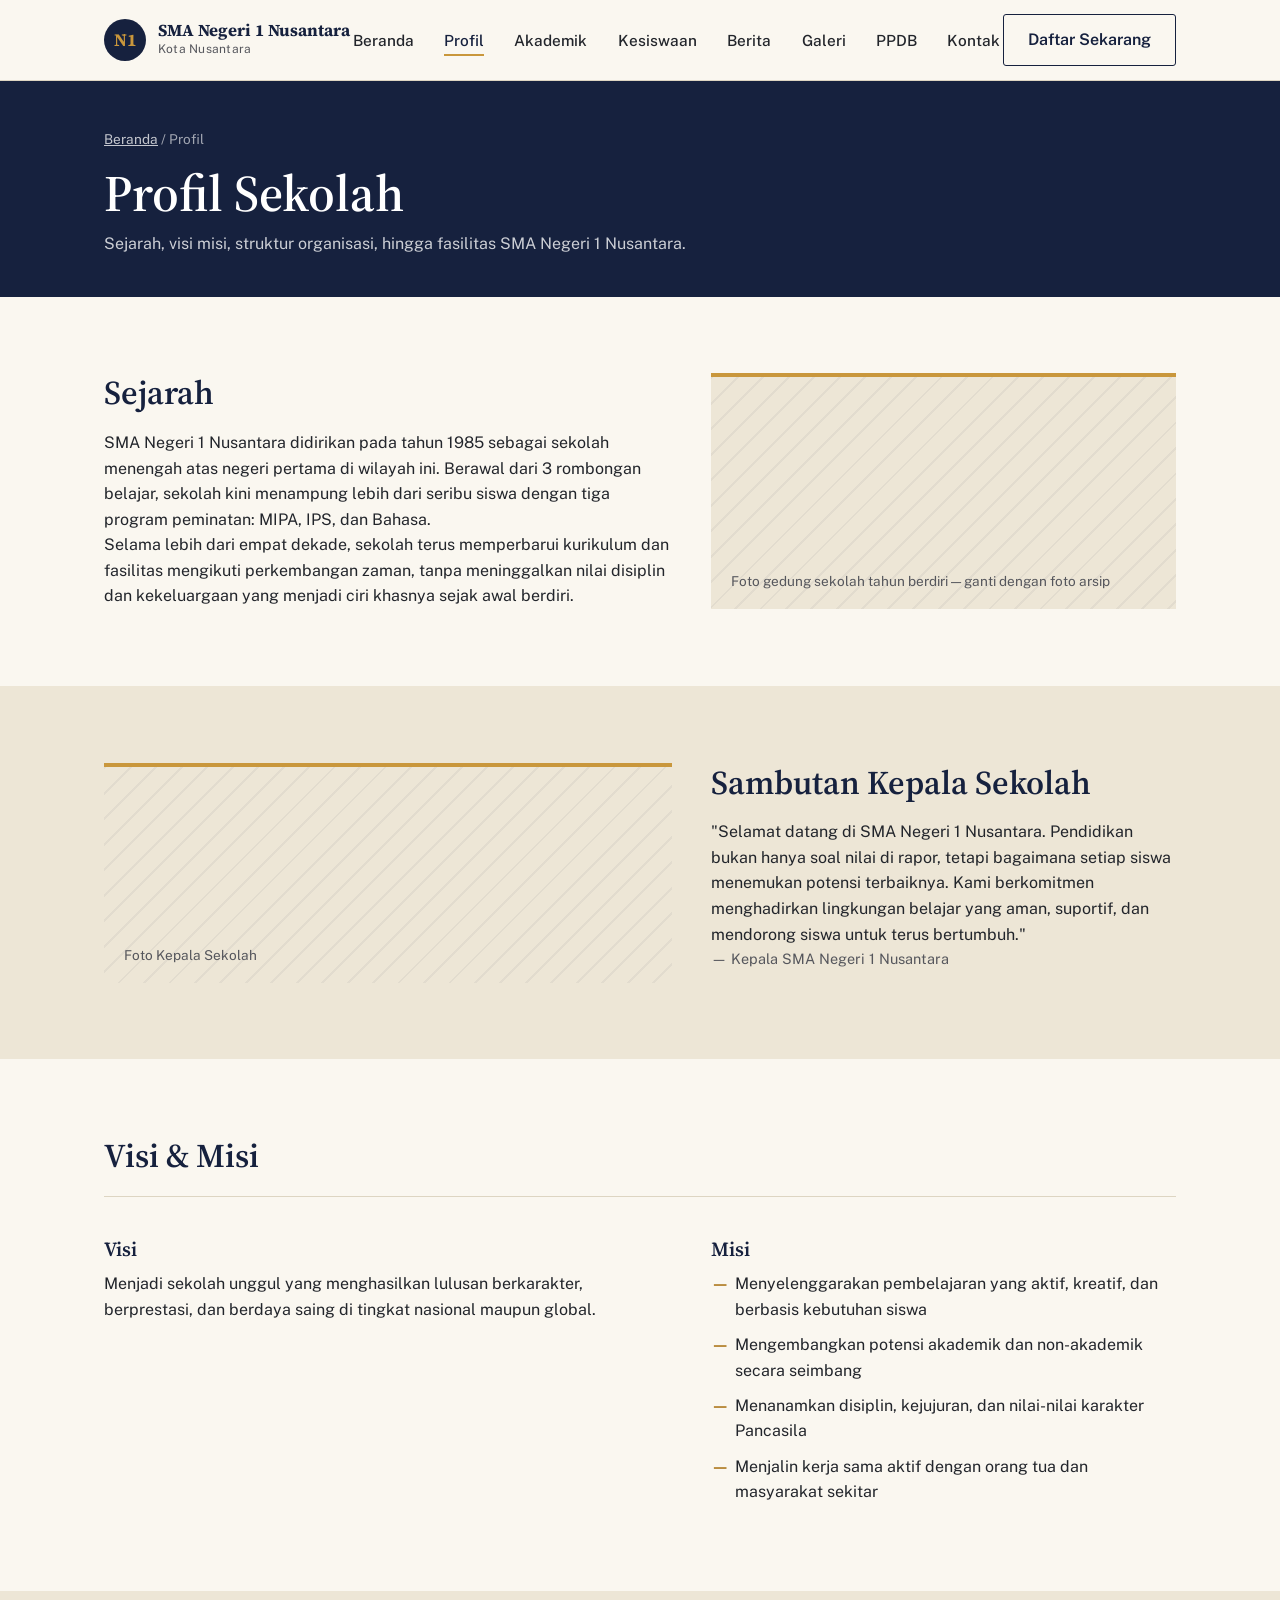
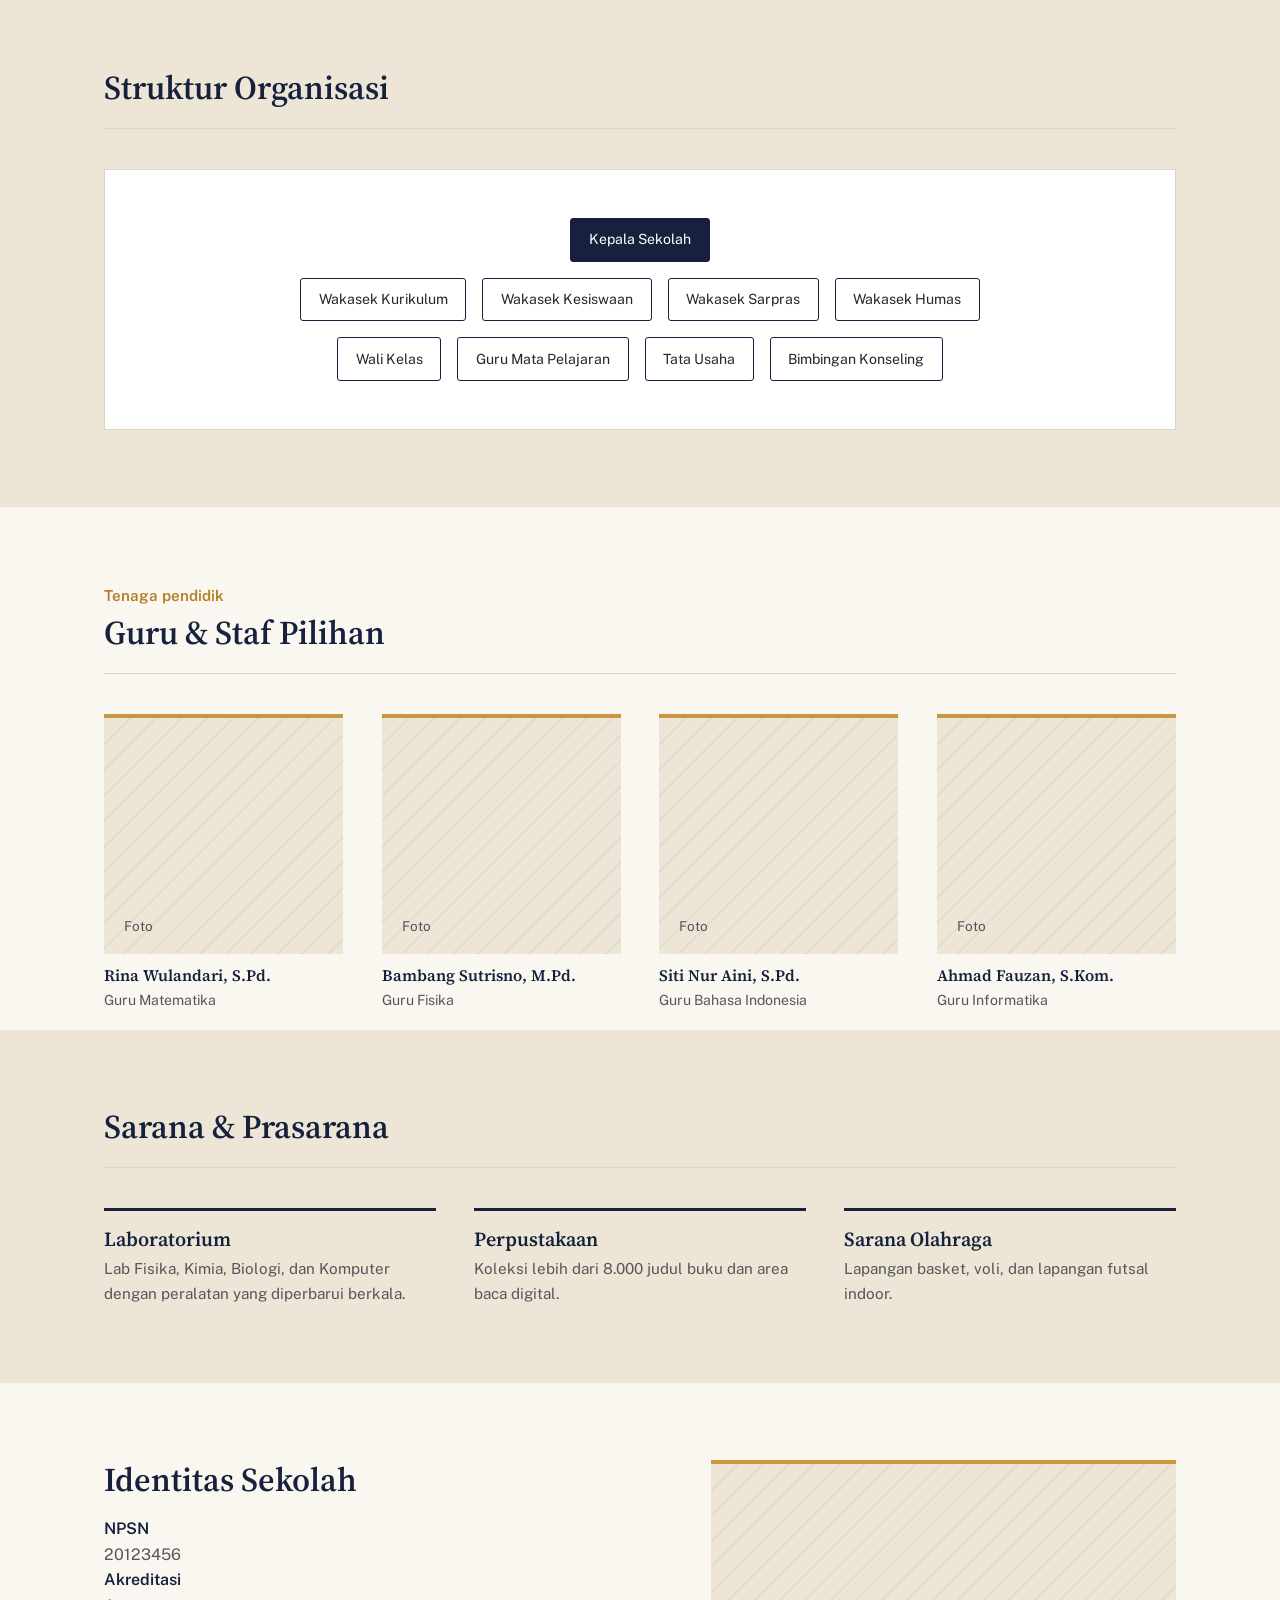
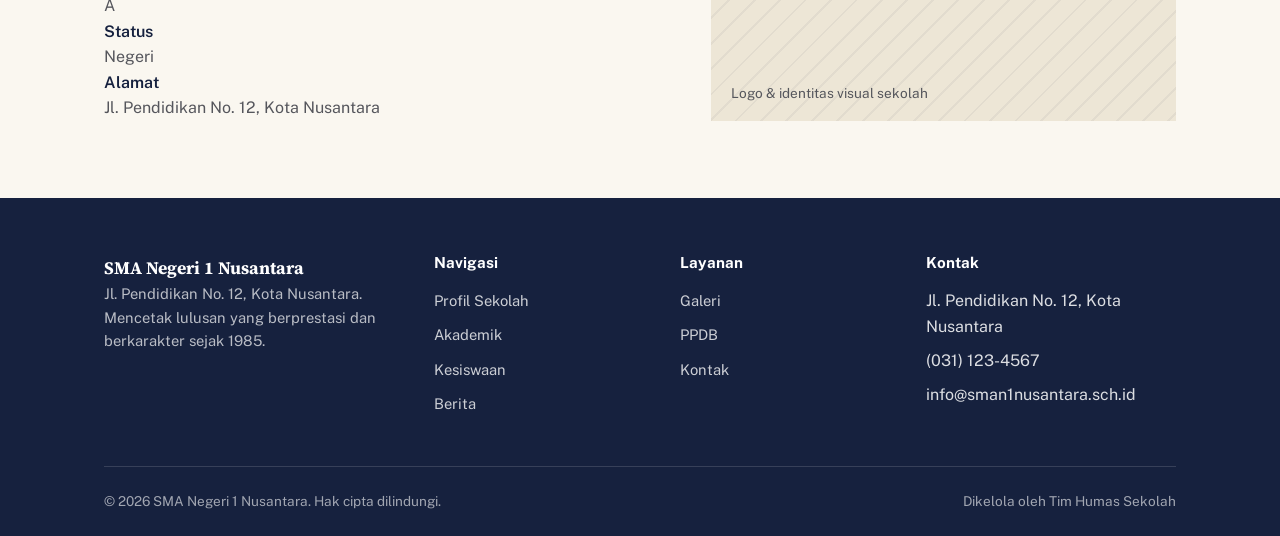
==== pages/profil.html @ 6c722ebf "update 1" ====
<!DOCTYPE html>
<html lang="id">
<head>
<meta charset="UTF-8">
<meta name="viewport" content="width=device-width, initial-scale=1.0">
<title>Profil Sekolah — SMA Negeri 1 Nusantara</title>
<link rel="stylesheet" href="../assets/css/style.css">
</head>
<body data-page="profil">

<header class="site-header">
  <div class="container">
    <a class="brand" href="../index.html">
      <span class="brand-mark">N1</span>
      <span class="brand-text">
        <strong>SMA Negeri 1 Nusantara</strong>
        <span>Kota Nusantara</span>
      </span>
    </a>

    <nav class="main-nav" aria-label="Navigasi utama">
      <ul>
        <li><a href="../index.html">Beranda</a></li>
        <li><a href="profil.html" class="is-active" aria-current="page">Profil</a></li>
        <li><a href="akademik.html">Akademik</a></li>
        <li><a href="kesiswaan.html">Kesiswaan</a></li>
        <li><a href="berita.html">Berita</a></li>
        <li><a href="galeri.html">Galeri</a></li>
        <li><a href="ppdb.html">PPDB</a></li>
        <li><a href="kontak.html">Kontak</a></li>
      </ul>
    </nav>

    <div class="nav-cta">
      <a class="btn btn--ghost" href="ppdb.html">Daftar Sekarang</a>
      <button class="nav-toggle" aria-label="Buka menu" aria-expanded="false"></button>
    </div>
  </div>
</header>

<main>

  <header class="page-header">
    <div class="container">
      <div class="breadcrumb"><a href="../index.html">Beranda</a> / Profil</div>
      <h1>Profil Sekolah</h1>
      <p>Sejarah, visi misi, struktur organisasi, hingga fasilitas SMA Negeri 1 Nusantara.</p>
    </div>
  </header>

  <section class="section">
    <div class="container two-col">
      <div>
        <h2>Sejarah</h2>
        <p>SMA Negeri 1 Nusantara didirikan pada tahun 1985 sebagai sekolah menengah atas negeri pertama di wilayah ini. Berawal dari 3 rombongan belajar, sekolah kini menampung lebih dari seribu siswa dengan tiga program peminatan: MIPA, IPS, dan Bahasa.</p>
        <p>Selama lebih dari empat dekade, sekolah terus memperbarui kurikulum dan fasilitas mengikuti perkembangan zaman, tanpa meninggalkan nilai disiplin dan kekeluargaan yang menjadi ciri khasnya sejak awal berdiri.</p>
      </div>
      <div class="img-placeholder">Foto gedung sekolah tahun berdiri — ganti dengan foto arsip</div>
    </div>
  </section>

  <section class="section section--alt">
    <div class="container two-col">
      <div class="img-placeholder">Foto Kepala Sekolah</div>
      <div>
        <h2>Sambutan Kepala Sekolah</h2>
        <p>"Selamat datang di SMA Negeri 1 Nusantara. Pendidikan bukan hanya soal nilai di rapor, tetapi bagaimana setiap siswa menemukan potensi terbaiknya. Kami berkomitmen menghadirkan lingkungan belajar yang aman, suportif, dan mendorong siswa untuk terus bertumbuh."</p>
        <p style="color:var(--ink-soft);font-size:0.9rem;">— Kepala SMA Negeri 1 Nusantara</p>
      </div>
    </div>
  </section>

  <section class="section">
    <div class="container">
      <div class="section-head"><div><h2>Visi &amp; Misi</h2></div></div>
      <div class="two-col">
        <div>
          <h3>Visi</h3>
          <p>Menjadi sekolah unggul yang menghasilkan lulusan berkarakter, berprestasi, dan berdaya saing di tingkat nasional maupun global.</p>
        </div>
        <div>
          <h3>Misi</h3>
          <ul class="list-check">
            <li>Menyelenggarakan pembelajaran yang aktif, kreatif, dan berbasis kebutuhan siswa</li>
            <li>Mengembangkan potensi akademik dan non-akademik secara seimbang</li>
            <li>Menanamkan disiplin, kejujuran, dan nilai-nilai karakter Pancasila</li>
            <li>Menjalin kerja sama aktif dengan orang tua dan masyarakat sekitar</li>
          </ul>
        </div>
      </div>
    </div>
  </section>

  <section class="section section--alt">
    <div class="container">
      <div class="section-head"><div><h2>Struktur Organisasi</h2></div></div>
      <div class="org-chart">
        <div class="org-level"><div class="org-node org-node--top">Kepala Sekolah</div></div>
        <div class="org-level">
          <div class="org-node">Wakasek Kurikulum</div>
          <div class="org-node">Wakasek Kesiswaan</div>
          <div class="org-node">Wakasek Sarpras</div>
          <div class="org-node">Wakasek Humas</div>
        </div>
        <div class="org-level">
          <div class="org-node">Wali Kelas</div>
          <div class="org-node">Guru Mata Pelajaran</div>
          <div class="org-node">Tata Usaha</div>
          <div class="org-node">Bimbingan Konseling</div>
        </div>
      </div>
    </div>
  </section>

  <section class="section">
    <div class="container">
      <div class="section-head">
        <div><span class="kicker">Tenaga pendidik</span><h2>Guru & Staf Pilihan</h2></div>
      </div>
      <div class="people-grid">
        <div class="people-card">
          <div class="img-placeholder">Foto</div>
          <h3>Rina Wulandari, S.Pd.</h3>
          <span>Guru Matematika</span>
        </div>
        <div class="people-card">
          <div class="img-placeholder">Foto</div>
          <h3>Bambang Sutrisno, M.Pd.</h3>
          <span>Guru Fisika</span>
        </div>
        <div class="people-card">
          <div class="img-placeholder">Foto</div>
          <h3>Siti Nur Aini, S.Pd.</h3>
          <span>Guru Bahasa Indonesia</span>
        </div>
        <div class="people-card">
          <div class="img-placeholder">Foto</div>
          <h3>Ahmad Fauzan, S.Kom.</h3>
          <span>Guru Informatika</span>
        </div>
      </div>
    </div>
  </section>

  <section class="section section--alt">
    <div class="container">
      <div class="section-head"><div><h2>Sarana &amp; Prasarana</h2></div></div>
      <div class="feature-grid">
        <div class="feature-item"><h3>Laboratorium</h3><p>Lab Fisika, Kimia, Biologi, dan Komputer dengan peralatan yang diperbarui berkala.</p></div>
        <div class="feature-item"><h3>Perpustakaan</h3><p>Koleksi lebih dari 8.000 judul buku dan area baca digital.</p></div>
        <div class="feature-item"><h3>Sarana Olahraga</h3><p>Lapangan basket, voli, dan lapangan futsal indoor.</p></div>
      </div>
    </div>
  </section>

  <section class="section">
    <div class="container two-col">
      <div>
        <h2>Identitas Sekolah</h2>
        <dl class="contact-info" style="max-width:none;">
          <dt>NPSN</dt><dd>20123456</dd>
          <dt>Akreditasi</dt><dd>A</dd>
          <dt>Status</dt><dd>Negeri</dd>
          <dt>Alamat</dt><dd>Jl. Pendidikan No. 12, Kota Nusantara</dd>
        </dl>
      </div>
      <div class="img-placeholder">Logo &amp; identitas visual sekolah</div>
    </div>
  </section>

</main>

<footer class="site-footer">
  <div class="container">
    <div class="footer-grid">
      <div class="footer-brand">
        <strong style="color:#fff;font-family:'Source Serif 4',serif;font-size:1.1rem;">SMA Negeri 1 Nusantara</strong>
        <p>Jl. Pendidikan No. 12, Kota Nusantara. Mencetak lulusan yang berprestasi dan berkarakter sejak 1985.</p>
      </div>
      <div>
        <h4>Navigasi</h4>
        <ul>
          <li><a href="profil.html">Profil Sekolah</a></li>
          <li><a href="akademik.html">Akademik</a></li>
          <li><a href="kesiswaan.html">Kesiswaan</a></li>
          <li><a href="berita.html">Berita</a></li>
        </ul>
      </div>
      <div>
        <h4>Layanan</h4>
        <ul>
          <li><a href="galeri.html">Galeri</a></li>
          <li><a href="ppdb.html">PPDB</a></li>
          <li><a href="kontak.html">Kontak</a></li>
        </ul>
      </div>
      <div>
        <h4>Kontak</h4>
        <ul>
          <li>Jl. Pendidikan No. 12, Kota Nusantara</li>
          <li>(031) 123-4567</li>
          <li>info@sman1nusantara.sch.id</li>
        </ul>
      </div>
    </div>
    <div class="footer-bottom">
      <span>&copy; 2026 SMA Negeri 1 Nusantara. Hak cipta dilindungi.</span>
      <span>Dikelola oleh Tim Humas Sekolah</span>
    </div>
  </div>
</footer>

<script src="../assets/js/app.js"></script>
</body>
</html>
---- assets/css/style.css ----
/* =========================================================
   SMA NEGERI 1 NUSANTARA — DESIGN SYSTEM
   Palet: navy institusional + gold prestasi + kertas krem
   Tipografi: Source Serif 4 (judul) + Public Sans (isi)
   ========================================================= */

@import url('https://fonts.googleapis.com/css2?family=Source+Serif+4:opsz,wght@8..60,400;8..60,600;8..60,700&family=Public+Sans:wght@400;500;600;700&display=swap');

:root {
  /* warna */
  --navy-900: #16213e;
  --navy-800: #1f2e52;
  --navy-700: #2c3e6b;
  --gold-500: #c9973c;
  --gold-600: #b17f28;
  --green-700: #2f5233;
  --paper: #faf7f0;
  --sand: #ede6d6;
  --ink: #22252b;
  --ink-soft: #55565c;
  --line: #ddd5c2;
  --white: #ffffff;

  /* tipografi */
  --font-head: 'Source Serif 4', Georgia, serif;
  --font-body: 'Public Sans', -apple-system, Segoe UI, sans-serif;

  /* layout */
  --maxw: 1120px;
  --radius: 3px;
  --gap: clamp(1.5rem, 3vw, 3rem);
}

* { box-sizing: border-box; 
    margin:0;
    padding: 0;
}
html { scroll-behavior: smooth; }


body {
  width: 100%;
  overflow-x: hidden;
  margin: 0;
  font-family: var(--font-body);
  color: var(--ink);
  background: var(--paper);
  line-height: 1.6;
  font-size: 16px;
}

img { max-width: 100%; display: block; }

h1, h2, h3, h4 {
  font-family: var(--font-head);
  color: var(--navy-900);
  line-height: 1.2;
  margin: 0 0 0.5em;
  font-weight: 600;
}

h1 { font-size: clamp(2.1rem, 4vw, 3.2rem); }
h2 { font-size: clamp(1.6rem, 2.6vw, 2.2rem); }
h3 { font-size: 1.25rem; }
p  { max-width: 65ch; }
a  { color: var(--navy-700); }

.section-intro p { color: var(--ink-soft); }

button, input, textarea, select { font-family: inherit; font-size: 1rem; }

:focus-visible {
  outline: 3px solid var(--gold-500);
  outline-offset: 2px;
}

.container {
  max-width: var(--maxw);
  margin: 0 auto;
  padding: 0 24px;
}

.section {
  padding: clamp(3rem, 6vw, 5.5rem) 0;
}

.section--alt {
  background: var(--sand);
}

.section-head {
  display: flex;
  align-items: flex-end;
  justify-content: space-between;
  gap: 2rem;
  margin-bottom: 2.5rem;
  border-bottom: 1px solid var(--line);
  padding-bottom: 1.25rem;
}

.section-head h2 { margin: 0; }
.section-head .kicker {
  display: block;
  font-size: 0.95rem;
  color: var(--gold-600);
  font-weight: 600;
  margin-bottom: 0.35rem;
}

/* =========================
   BUTTONS
   ========================= */
.btn {
  display: inline-flex;
  align-items: center;
  gap: 0.5rem;
  padding: 0.75rem 1.5rem;
  border-radius: var(--radius);
  border: 1px solid transparent;
  font-weight: 600;
  text-decoration: none;
  cursor: pointer;
  transition: background 0.15s ease, color 0.15s ease, border-color 0.15s ease;
}

.btn--primary {
  background: var(--gold-500);
  color: var(--navy-900);
}
.btn--primary:hover { background: var(--gold-600); }

.btn--outline {
  background: transparent;
  color: var(--white);
  border-color: rgba(255,255,255,0.55);
}
.btn--outline:hover { background: rgba(255,255,255,0.12); }

.btn--ghost {
  background: transparent;
  color: var(--navy-900);
  border-color: var(--navy-900);
}
.btn--ghost:hover { background: var(--navy-900); color: var(--white); }

/* =========================
   HEADER / NAV
   ========================= */
.site-header {
  position: sticky;
  top: 0;
  z-index: 50;
  background: var(--paper);
  border-bottom: 1px solid var(--line);
}

.site-header .container {
  display: flex;
  align-items: center;
  justify-content: space-between;
  padding-top: 0.9rem;
  padding-bottom: 0.9rem;
}

.brand {
  display: flex;
  align-items: center;
  gap: 0.75rem;
  text-decoration: none;
  color: var(--navy-900);
}

.brand-mark {
  width: 42px;
  height: 42px;
  border-radius: 50%;
  background: var(--navy-900);
  color: var(--gold-500);
  display: flex;
  align-items: center;
  justify-content: center;
  font-family: var(--font-head);
  font-weight: 700;
  font-size: 1.1rem;
  flex-shrink: 0;
}

.brand-text strong {
  display: block;
  font-family: var(--font-head);
  font-size: 1.05rem;
  line-height: 1.15;
}
.brand-text span {
  display: block;
  font-size: 0.75rem;
  color: var(--ink-soft);
  letter-spacing: 0.02em;
}

.nav-toggle {
  display: none;
  background: none;
  border: 1px solid var(--line);
  border-radius: var(--radius);
  width: 42px;
  height: 42px;
  align-items: center;
  justify-content: center;
  cursor: pointer;
}
.nav-toggle span,
.nav-toggle::before,
.nav-toggle::after {
  content: "";
  display: block;
  width: 20px;
  height: 2px;
  background: var(--navy-900);
  position: relative;
}
.nav-toggle::before { margin-bottom: 5px; }
.nav-toggle::after { margin-top: 5px; }

.main-nav ul {
  list-style: none;
  display: flex;
  gap: 1.9rem;
  margin: 0;
  padding: 0;
}

.main-nav a {
  text-decoration: none;
  color: var(--ink);
  font-weight: 500;
  font-size: 0.96rem;
  padding: 0.35rem 0;
  border-bottom: 2px solid transparent;
}

.main-nav a:hover,
.main-nav a.is-active {
  color: var(--navy-900);
  border-bottom-color: var(--gold-500);
}

.nav-cta {
  display: flex;
  align-items: center;
  gap: 1.5rem;
}

@media (max-width: 860px) {
  .nav-toggle { display: flex; }
  .main-nav {
    position: absolute;
    top: 100%;
    left: 0;
    right: 0;
    background: var(--paper);
    border-bottom: 1px solid var(--line);
    max-height: 0;
    overflow: hidden;
    transition: max-height 0.25s ease;
  }
  .main-nav.is-open { max-height: 420px; }
  .main-nav ul {
    flex-direction: column;
    gap: 0;
    padding: 0.5rem 24px 1.25rem;
  }
  .main-nav a { display: block; padding: 0.7rem 0; }
  .nav-cta .btn--primary { display: none; }
}

/* =========================
   HERO (Beranda)
   ========================= */
.hero {
  display: grid;
  grid-template-columns: 1.05fr 0.95fr;
  align-items: stretch;
  gap: 0;
  background: var(--navy-900);
}

.hero-copy {
  padding: clamp(2.5rem, 6vw, 5rem) clamp(1.5rem, 5vw, 4rem);
  color: var(--white);
  display: flex;
  flex-direction: column;
  justify-content: center;
}

.hero-copy .kicker {
  color: var(--gold-500);
  font-weight: 600;
  margin-bottom: 0.75rem;
  display: block;
}

.hero-copy h1 { color: var(--white); }

.hero-copy p {
  color: rgba(255,255,255,0.82);
  font-size: 1.08rem;
  max-width: 52ch;
}

.hero-actions {
  display: flex;
  flex-wrap: wrap;
  gap: 0.9rem;
  margin-top: 1.75rem;
}

.hero-visual {
  position: relative;
  min-height: 320px;
}

.img-placeholder {
  width: 100%;
  height: 100%;
  min-height: 320px;
  background:
    repeating-linear-gradient(135deg, rgba(255,255,255,0.06) 0 2px, transparent 2px 18px),
    var(--navy-700);
  display: flex;
  align-items: flex-end;
  padding: 1rem 1.25rem;
  color: rgba(255,255,255,0.7);
  font-size: 0.85rem;
  border-left: 4px solid var(--gold-500);
}

.section .img-placeholder {
  border-left: none;
  border-top: 4px solid var(--gold-500);
  background:
    repeating-linear-gradient(135deg, rgba(22,33,62,0.05) 0 2px, transparent 2px 18px),
    var(--sand);
  color: var(--ink-soft);
  min-height: 220px;
}

/* stats */
.stats-bar {
  background: var(--navy-800);
  border-top: 1px solid rgba(255,255,255,0.1);
}
.stats-bar .container {
  display: grid;
  grid-template-columns: repeat(4, 1fr);
  gap: 1.5rem;
  padding: 2.25rem 24px;
}
.stat-item { color: var(--white); text-align: left; }
.stat-num {
  font-family: var(--font-head);
  font-size: 2.1rem;
  color: var(--gold-500);
  display: block;
}
.stat-label { font-size: 0.88rem; color: rgba(255,255,255,0.75); }

@media (max-width: 860px) {
  .hero { grid-template-columns: 1fr; }
  .hero-visual { min-height: 220px; }
  .stats-bar .container { grid-template-columns: repeat(2, 1fr); }
}

/* =========================
   KEUNGGULAN / FEATURE LIST
   ========================= */
.feature-grid {
  display: grid;
  grid-template-columns: repeat(3, 1fr);
  gap: var(--gap);
}
.feature-item {
  border-top: 3px solid var(--navy-900);
  padding-top: 1rem;
}
.feature-item h3 { margin-bottom: 0.4rem; }
.feature-item p { color: var(--ink-soft); font-size: 0.95rem; }

@media (max-width: 760px) {
  .feature-grid { grid-template-columns: 1fr; }
}

/* =========================
   NEWS / BERITA
   ========================= */
.news-grid {
  display: grid;
  grid-template-columns: repeat(3, 1fr);
  gap: var(--gap);
}

.news-card {
  border: 1px solid var(--line);
  background: var(--white);
  display: flex;
  flex-direction: column;
}

.news-card .img-placeholder { min-height: 160px; }

.news-body { padding: 1.25rem 1.35rem 1.5rem; display: flex; flex-direction: column; flex: 1; }

.news-meta {
  display: flex;
  gap: 0.75rem;
  font-size: 0.8rem;
  color: var(--ink-soft);
  margin-bottom: 0.6rem;
  align-items: center;
}

.tag {
  background: var(--sand);
  color: var(--navy-900);
  padding: 0.15rem 0.6rem;
  border-radius: var(--radius);
  font-weight: 600;
  font-size: 0.75rem;
}

.news-body h3 { margin-bottom: 0.5rem; }
.news-excerpt { color: var(--ink-soft); font-size: 0.94rem; flex: 1; }
.news-body .read-more {
  margin-top: 1rem;
  font-weight: 600;
  font-size: 0.9rem;
  text-decoration: none;
  border-bottom: 2px solid var(--gold-500);
  align-self: flex-start;
}

.news-detail {
  display: none;
  padding: 1rem 1.35rem 1.4rem;
  border-top: 1px dashed var(--line);
  font-size: 0.94rem;
  color: var(--ink);
}
.news-card.is-open .news-detail { display: block; }
.news-card.is-open .read-more { display: none; }

.news-toolbar {
  display: flex;
  flex-wrap: wrap;
  gap: 1rem;
  justify-content: space-between;
  align-items: center;
  margin-bottom: 2rem;
}

.search-field {
  display: flex;
  align-items: center;
  border: 1px solid var(--line);
  background: var(--white);
  padding: 0.5rem 0.9rem;
  border-radius: var(--radius);
  min-width: 240px;
}
.search-field input {
  border: none;
  outline: none;
  flex: 1;
  background: transparent;
}

.filter-row {
  display: flex;
  flex-wrap: wrap;
  gap: 0.6rem;
}
.filter-chip {
  border: 1px solid var(--line);
  background: var(--white);
  padding: 0.4rem 0.95rem;
  border-radius: 999px;
  font-size: 0.88rem;
  cursor: pointer;
  color: var(--ink);
}
.filter-chip.is-active {
  background: var(--navy-900);
  color: var(--white);
  border-color: var(--navy-900);
}

.pagination {
  display: flex;
  justify-content: center;
  gap: 0.5rem;
  margin-top: 2.5rem;
}
.pagination button {
  width: 36px;
  height: 36px;
  border: 1px solid var(--line);
  background: var(--white);
  cursor: pointer;
  border-radius: var(--radius);
}
.pagination button.is-active {
  background: var(--navy-900);
  color: var(--white);
  border-color: var(--navy-900);
}

.empty-state {
  text-align: center;
  padding: 3rem 1rem;
  color: var(--ink-soft);
  border: 1px dashed var(--line);
  display: none;
}
.empty-state.is-visible { display: block; }

@media (max-width: 900px) { .news-grid { grid-template-columns: repeat(2, 1fr); } }
@media (max-width: 620px) { .news-grid { grid-template-columns: 1fr; } }

/* =========================
   GALERI
   ========================= */
.gallery-grid {
  display: grid;
  grid-template-columns: repeat(4, 1fr);
  gap: 0.9rem;
}
.gallery-item {
  border: none;
  padding: 0;
  cursor: pointer;
  aspect-ratio: 4/3;
  overflow: hidden;
  position: relative;
}
.gallery-item .img-placeholder { min-height: 0; height: 100%; }
.gallery-item figcaption {
  position: absolute;
  left: 0; right: 0; bottom: 0;
  background: linear-gradient(0deg, rgba(22,33,62,0.85), transparent);
  color: var(--white);
  font-size: 0.8rem;
  padding: 1.5rem 0.75rem 0.5rem;
}

@media (max-width: 900px) { .gallery-grid { grid-template-columns: repeat(3, 1fr); } }
@media (max-width: 620px) { .gallery-grid { grid-template-columns: repeat(2, 1fr); } }

.lightbox {
  position: fixed;
  inset: 0;
  background: rgba(22,33,62,0.92);
  display: none;
  align-items: center;
  justify-content: center;
  z-index: 100;
  padding: 2rem;
}
.lightbox.is-open { display: flex; }
.lightbox-content {
  max-width: 720px;
  width: 100%;
  color: var(--white);
}
.lightbox-content .img-placeholder { min-height: 400px; border-top-color: var(--gold-500); background: var(--navy-700); color: rgba(255,255,255,0.7); }
.lightbox-caption { margin-top: 1rem; display: flex; justify-content: space-between; align-items: center; }
.lightbox-close {
  background: none;
  border: 1px solid rgba(255,255,255,0.5);
  color: var(--white);
  width: 38px;
  height: 38px;
  border-radius: 50%;
  cursor: pointer;
}

/* =========================
   TABLES
   ========================= */
.table-wrap { overflow-x: auto; }
table {
  width: 100%;
  border-collapse: collapse;
  font-size: 0.95rem;
}
th, td {
  padding: 0.75rem 1rem;
  text-align: left;
  border-bottom: 1px solid var(--line);
}
th {
  background: var(--navy-900);
  color: var(--white);
  font-weight: 600;
  font-family: var(--font-head);
}
tbody tr:nth-child(even) { background: var(--sand); }

/* =========================
   TIMELINE / STEPS (alur pendaftaran)
   ========================= */
.steps {
  display: grid;
  grid-template-columns: repeat(4, 1fr);
  gap: var(--gap);
  counter-reset: step;
}
.step {
  border-left: 3px solid var(--gold-500);
  padding-left: 1rem;
}
.step::before {
  counter-increment: step;
  content: counter(step, decimal-leading-zero);
  display: block;
  font-family: var(--font-head);
  color: var(--navy-900);
  font-size: 1.3rem;
  margin-bottom: 0.4rem;
}
@media (max-width: 900px) { .steps { grid-template-columns: repeat(2, 1fr); } }
@media (max-width: 560px) { .steps { grid-template-columns: 1fr; } }

/* =========================
   FAQ ACCORDION
   ========================= */
.faq-item {
  border-bottom: 1px solid var(--line);
}
.faq-question {
  width: 100%;
  text-align: left;
  background: none;
  border: none;
  padding: 1.1rem 0;
  font-family: var(--font-head);
  font-size: 1.05rem;
  color: var(--navy-900);
  cursor: pointer;
  display: flex;
  justify-content: space-between;
  align-items: center;
  gap: 1rem;
}
.faq-icon { font-size: 1.3rem; color: var(--gold-600); flex-shrink: 0; }
.faq-answer {
  max-height: 0;
  overflow: hidden;
  color: var(--ink-soft);
  transition: max-height 0.25s ease;
}
.faq-item.is-open .faq-answer { max-height: 220px; padding-bottom: 1.1rem; }

/* =========================
   FORMS
   ========================= */
.form-grid {
  display: grid;
  gap: 1.1rem;
}
.form-row { display: grid; gap: 0.4rem; }
.form-row label { font-weight: 600; font-size: 0.92rem; }
.form-row input,
.form-row textarea {
  border: 1px solid var(--line);
  padding: 0.7rem 0.85rem;
  border-radius: var(--radius);
  background: var(--white);
}
.form-row input:invalid:not(:placeholder-shown),
.form-row textarea:invalid:not(:placeholder-shown) {
  border-color: #b3402f;
}
.field-error {
  font-size: 0.82rem;
  color: #b3402f;
  display: none;
}
.form-row.has-error .field-error { display: block; }
.form-row.has-error input,
.form-row.has-error textarea { border-color: #b3402f; }

.form-status {
  padding: 0.9rem 1rem;
  border-radius: var(--radius);
  background: #eaf3ea;
  color: var(--green-700);
  display: none;
  font-size: 0.92rem;
}
.form-status.is-visible { display: block; }

.contact-layout {
  display: grid;
  grid-template-columns: 0.85fr 1.15fr;
  gap: var(--gap);
}
.contact-info dl {
  display: grid;
  grid-template-columns: auto 1fr;
  gap: 0.6rem 1rem;
  font-size: 0.95rem;
}
.contact-info dt { font-weight: 600; color: var(--navy-900); }
.contact-info dd { margin: 0; color: var(--ink-soft); }

.social-links { display: flex; gap: 0.75rem; margin-top: 1.25rem; }
.social-links a {
  border: 1px solid var(--line);
  border-radius: 50%;
  width: 40px;
  height: 40px;
  display: flex;
  align-items: center;
  justify-content: center;
  text-decoration: none;
  font-size: 0.85rem;
  color: var(--navy-900);
  font-weight: 700;
}

@media (max-width: 860px) { .contact-layout { grid-template-columns: 1fr; } }

/* =========================
   PEOPLE / STRUKTUR ORGANISASI
   ========================= */
.people-grid {
  display: grid;
  grid-template-columns: repeat(4, 1fr);
  gap: var(--gap);
}
.people-card { text-align: left; }
.people-card .img-placeholder { min-height: 180px; margin-bottom: 0.75rem; }
.people-card h3 { font-size: 1rem; margin-bottom: 0.15rem; }
.people-card span { color: var(--ink-soft); font-size: 0.88rem; }

@media (max-width: 900px) { .people-grid { grid-template-columns: repeat(2, 1fr); } }

.org-chart {
  border: 1px solid var(--line);
  padding: 2rem;
  text-align: center;
  background: var(--white);
}
.org-level { display: flex; justify-content: center; gap: 1rem; flex-wrap: wrap; margin: 1rem 0; }
.org-node {
  border: 1px solid var(--navy-900);
  padding: 0.6rem 1.1rem;
  font-size: 0.88rem;
  border-radius: var(--radius);
}
.org-node--top { background: var(--navy-900); color: var(--white); }

/* =========================
   QUICK ACCESS
   ========================= */
.quick-grid {
  display: grid;
  grid-template-columns: repeat(4, 1fr);
  gap: 1rem;
}
.quick-item {
  border: 1px solid var(--line);
  background: var(--white);
  padding: 1.5rem 1.25rem;
  text-decoration: none;
  color: var(--navy-900);
  display: block;
}
.quick-item strong { display: block; font-family: var(--font-head); margin-bottom: 0.3rem; }
.quick-item span { font-size: 0.85rem; color: var(--ink-soft); }
.quick-item:hover { border-color: var(--navy-900); }

@media (max-width: 900px) { .quick-grid { grid-template-columns: repeat(2, 1fr); } }

/* =========================
   FOOTER
   ========================= */
.site-footer {
  background: var(--navy-900);
  color: rgba(255,255,255,0.85);
  padding: 3.5rem 0 1.5rem;
}
.footer-grid {
  display: grid;
  grid-template-columns: 1.4fr 1fr 1fr 1.2fr;
  gap: var(--gap);
  padding-bottom: 2.5rem;
  border-bottom: 1px solid rgba(255,255,255,0.14);
}
.footer-grid h4 {
  color: var(--white);
  font-size: 0.95rem;
  margin-bottom: 1rem;
  font-family: var(--font-body);
  font-weight: 700;
}
.footer-grid ul { list-style: none; margin: 0; padding: 0; }
.footer-grid li { margin-bottom: 0.55rem; }
.footer-grid a { color: rgba(255,255,255,0.78); text-decoration: none; font-size: 0.92rem; }
.footer-grid a:hover { color: var(--gold-500); }
.footer-brand p { color: rgba(255,255,255,0.7); font-size: 0.92rem; }
.footer-bottom {
  padding-top: 1.5rem;
  display: flex;
  justify-content: space-between;
  flex-wrap: wrap;
  gap: 0.5rem;
  font-size: 0.85rem;
  color: rgba(255,255,255,0.6);
}

@media (max-width: 860px) {
  .footer-grid { grid-template-columns: 1fr 1fr; }
}
@media (max-width: 560px) {
  .footer-grid { grid-template-columns: 1fr; }
}

/* =========================
   PAGE HEADER (halaman dalam)
   ========================= */
.page-header {
  background: var(--navy-900);
  color: var(--white);
  padding: 3rem 0 2.5rem;
}
.page-header .kicker { color: var(--gold-500); font-weight: 600; }
.page-header h1 { color: var(--white); margin-bottom: 0.4rem; }
.page-header p { color: rgba(255,255,255,0.78); }
.breadcrumb { font-size: 0.85rem; color: rgba(255,255,255,0.6); margin-bottom: 0.75rem; }
.breadcrumb a { color: rgba(255,255,255,0.75); }

.two-col {
  display: grid;
  grid-template-columns: 1.1fr 0.9fr;
  gap: var(--gap);
  align-items: start;
}
@media (max-width: 860px) { .two-col { grid-template-columns: 1fr; } }

.list-check { list-style: none; padding: 0; margin: 0; }
.list-check li {
  padding-left: 1.5rem;
  position: relative;
  margin-bottom: 0.6rem;
}
.list-check li::before {
  content: "—";
  position: absolute;
  left: 0;
  color: var(--gold-600);
  font-weight: 700;
}
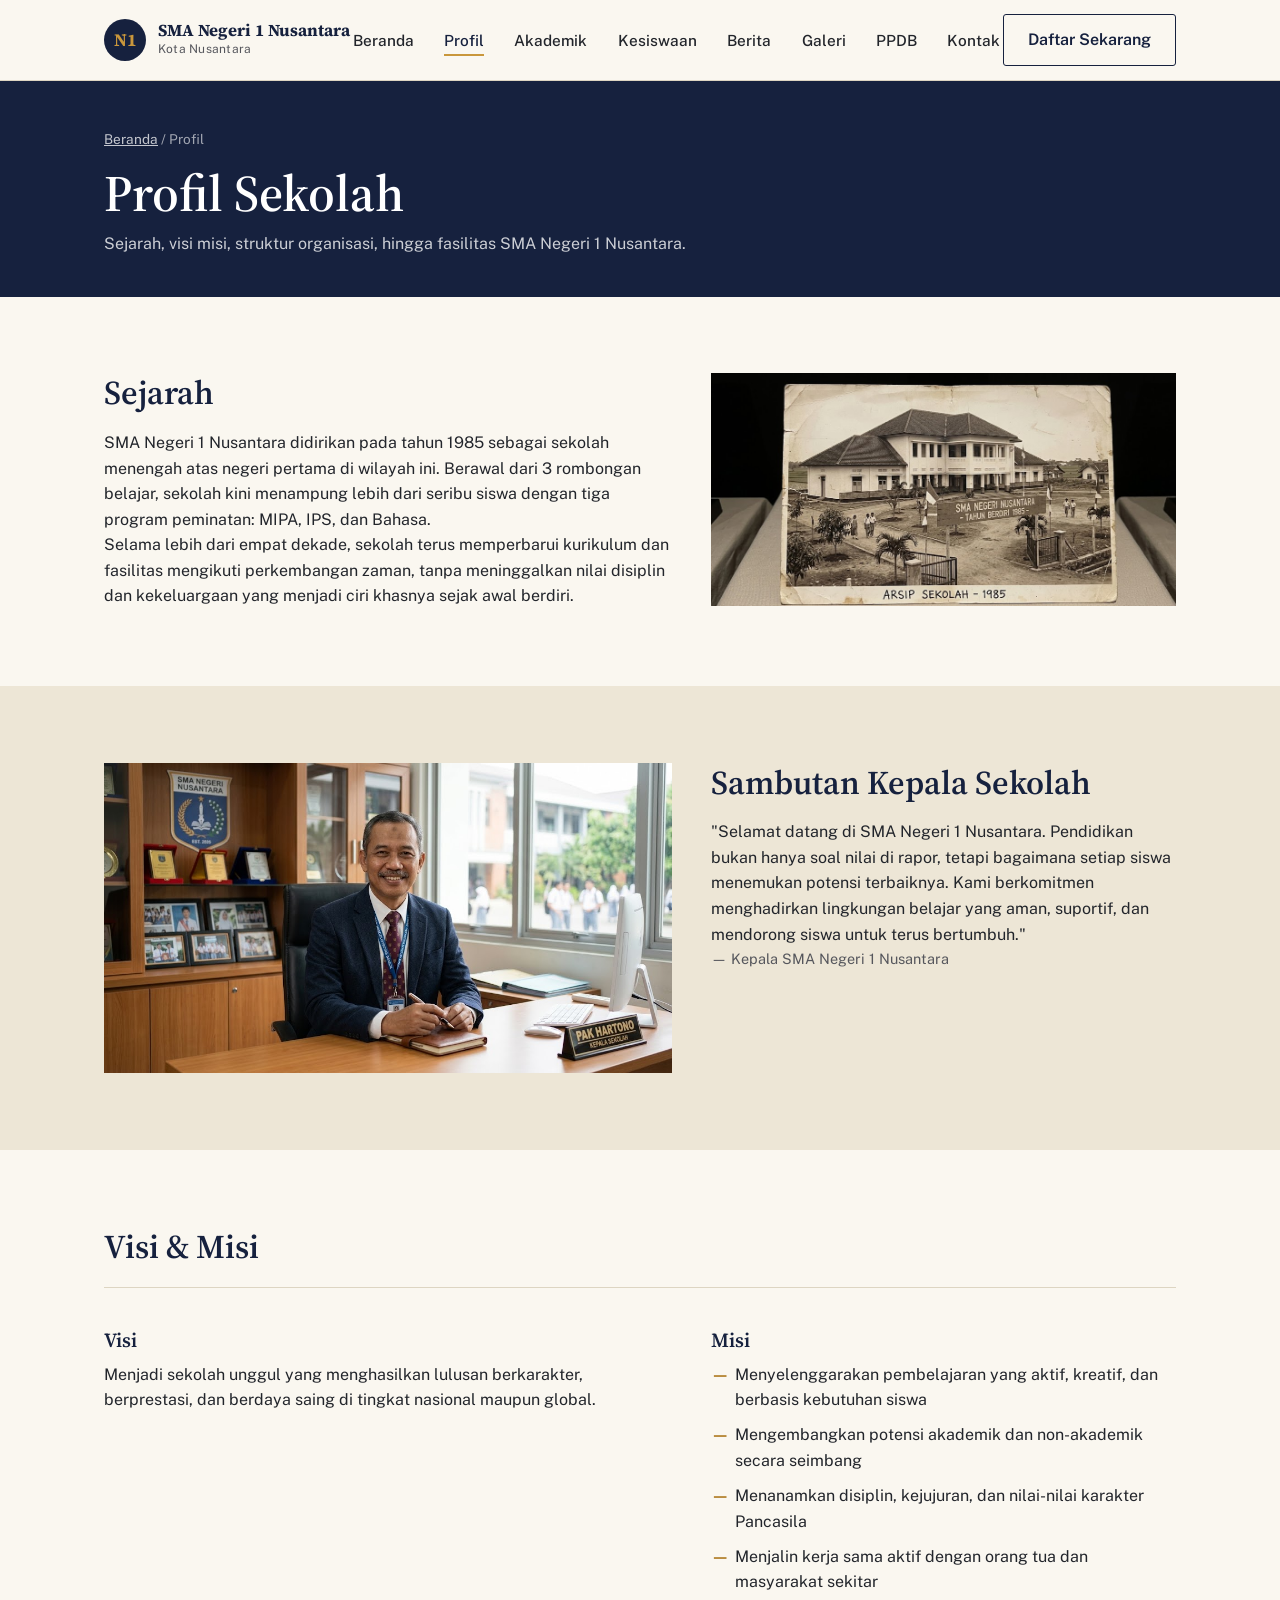
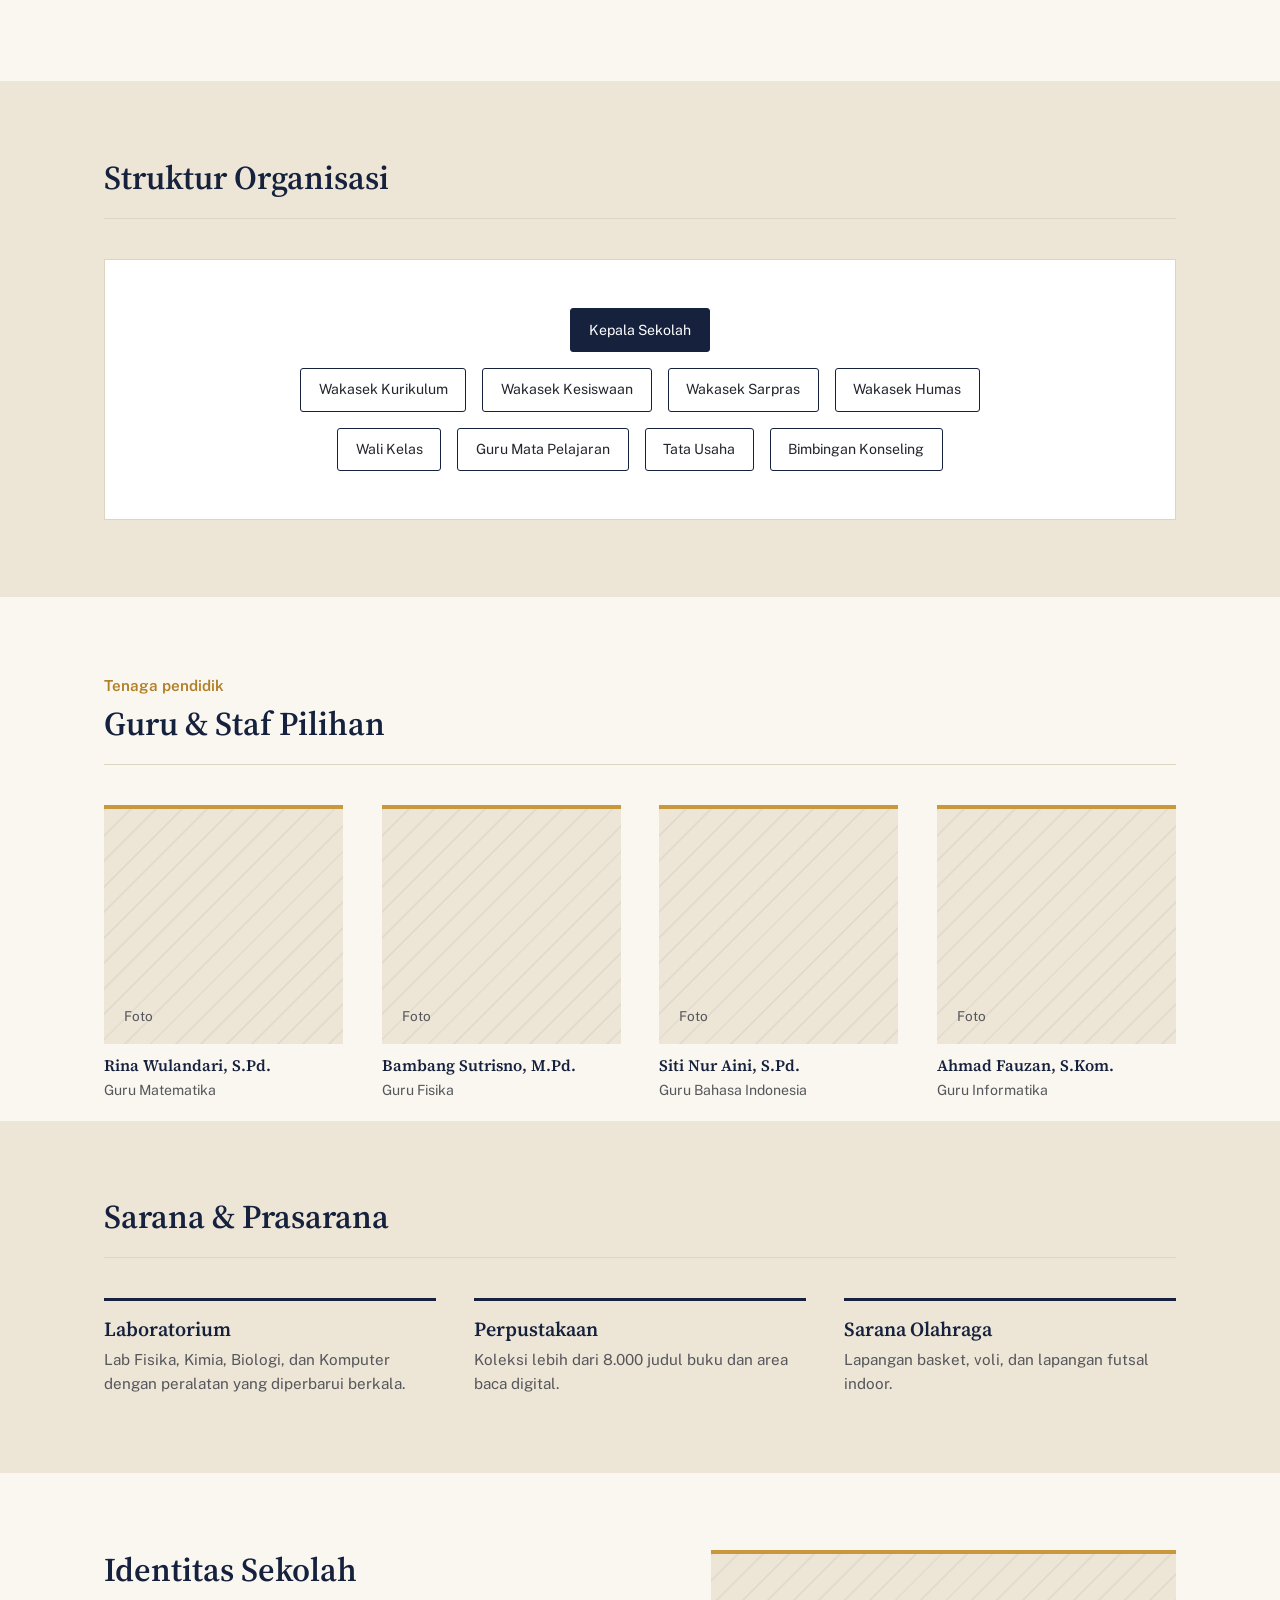
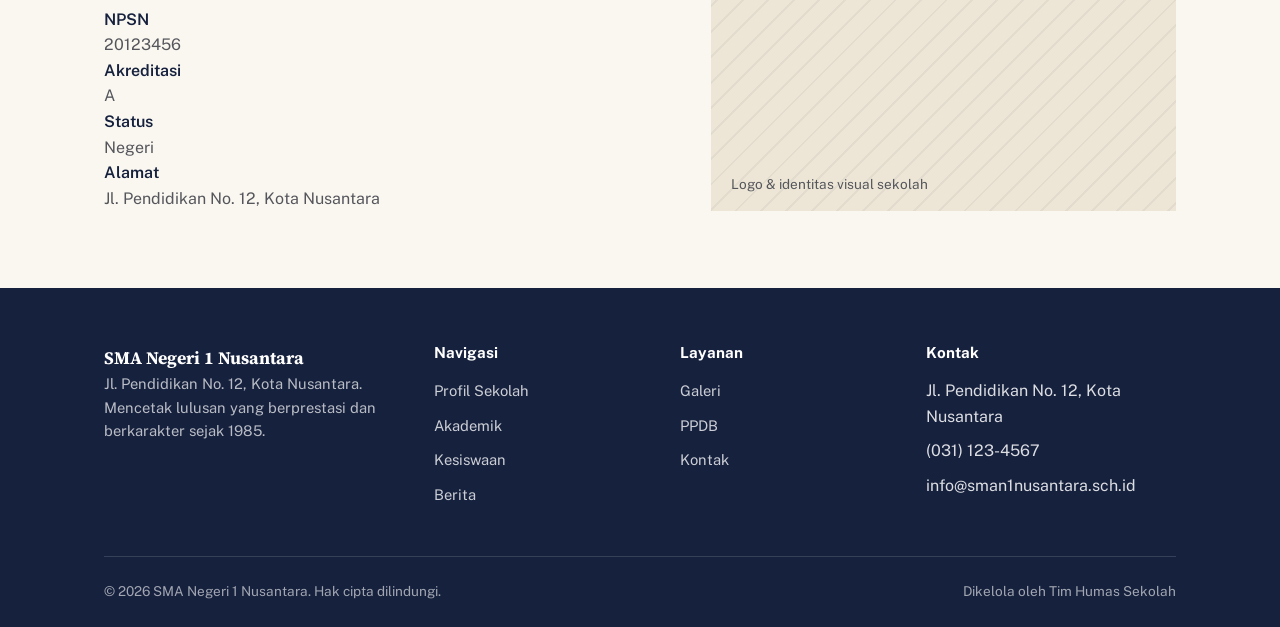
==== commit 0a55d3bc: "Memasukan image" ====
--- a/pages/profil.html
+++ b/pages/profil.html
@@ -55,13 +55,13 @@
         <p>SMA Negeri 1 Nusantara didirikan pada tahun 1985 sebagai sekolah menengah atas negeri pertama di wilayah ini. Berawal dari 3 rombongan belajar, sekolah kini menampung lebih dari seribu siswa dengan tiga program peminatan: MIPA, IPS, dan Bahasa.</p>
         <p>Selama lebih dari empat dekade, sekolah terus memperbarui kurikulum dan fasilitas mengikuti perkembangan zaman, tanpa meninggalkan nilai disiplin dan kekeluargaan yang menjadi ciri khasnya sejak awal berdiri.</p>
       </div>
-      <div class="img-placeholder">Foto gedung sekolah tahun berdiri — ganti dengan foto arsip</div>
+      <img src="../assets/images/foto arsip tahun bediri sekolah.jpg">
     </div>
   </section>
 
   <section class="section section--alt">
     <div class="container two-col">
-      <div class="img-placeholder">Foto Kepala Sekolah</div>
+      <img src="../assets/images/foto kepala sekolah.jpg">
       <div>
         <h2>Sambutan Kepala Sekolah</h2>
         <p>"Selamat datang di SMA Negeri 1 Nusantara. Pendidikan bukan hanya soal nilai di rapor, tetapi bagaimana setiap siswa menemukan potensi terbaiknya. Kami berkomitmen menghadirkan lingkungan belajar yang aman, suportif, dan mendorong siswa untuk terus bertumbuh."</p>
